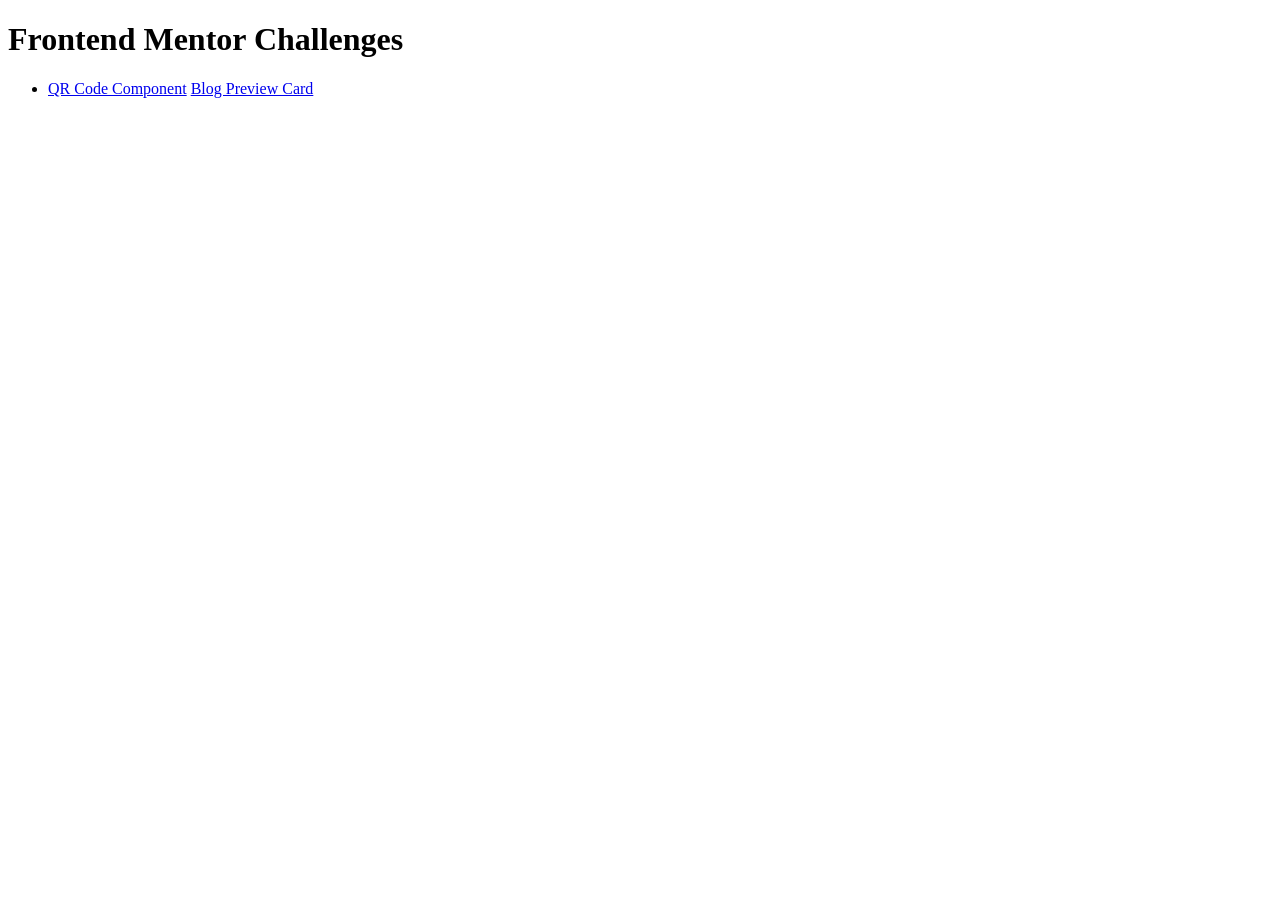
==== index.html @ ecf19354 "add index.html" ====
<!doctype html>
<html>
  <head>
    <title>Frontend Mentor Challenges</title>
  </head>
  <body>
    <h1>Frontend Mentor Challenges</h1>

    <ul>
      <li>
        <a href="./qr-code-component/">QR Code Component</a>
        <a href="./blog-preview-card/">Blog Preview Card</a>
      </li>
    </ul>
  </body>
</html>
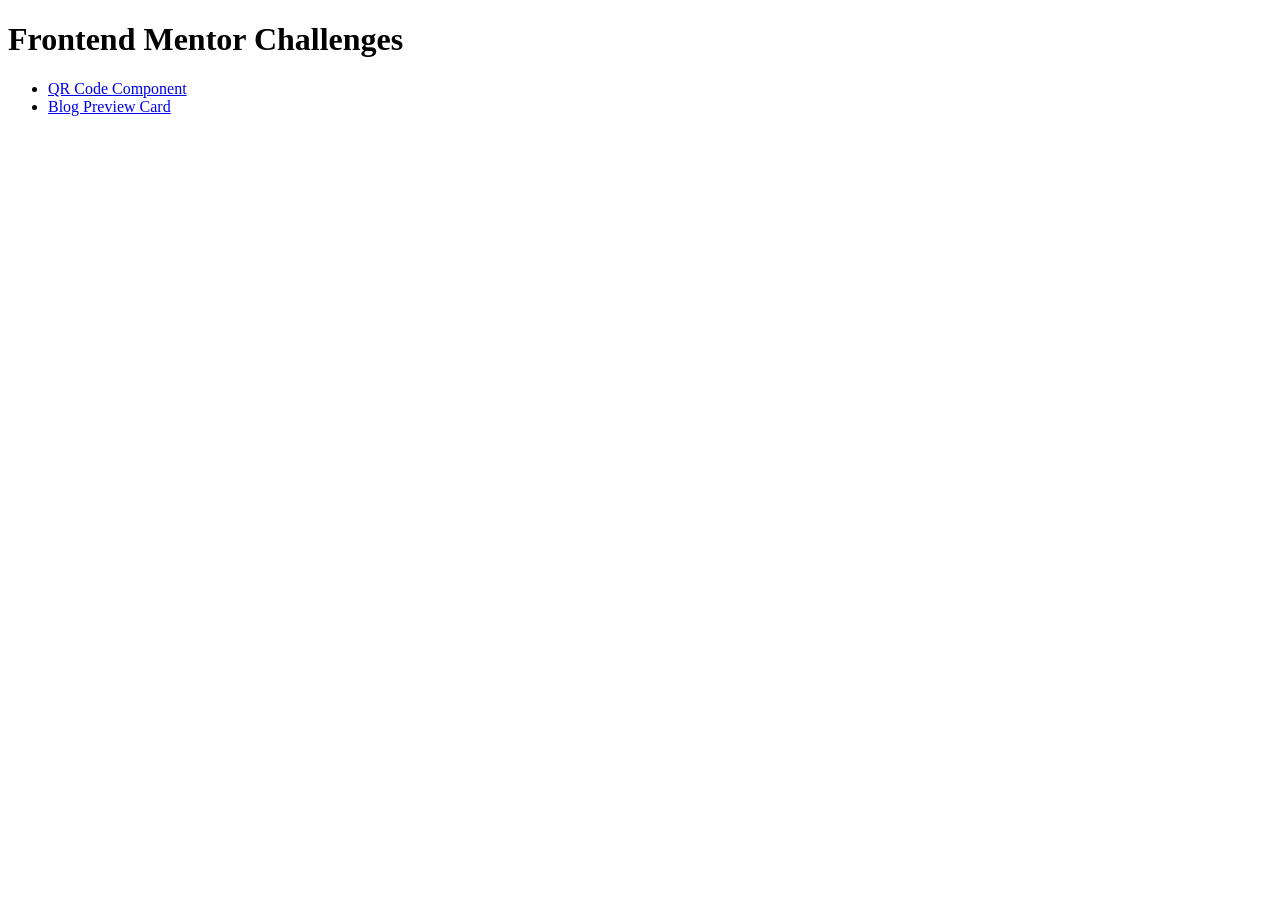
==== commit 9eaadd5b: "update index.html" ====
--- a/index.html
+++ b/index.html
@@ -9,6 +9,8 @@
     <ul>
       <li>
         <a href="./qr-code-component/">QR Code Component</a>
+      </li>
+      <li>
         <a href="./blog-preview-card/">Blog Preview Card</a>
       </li>
     </ul>
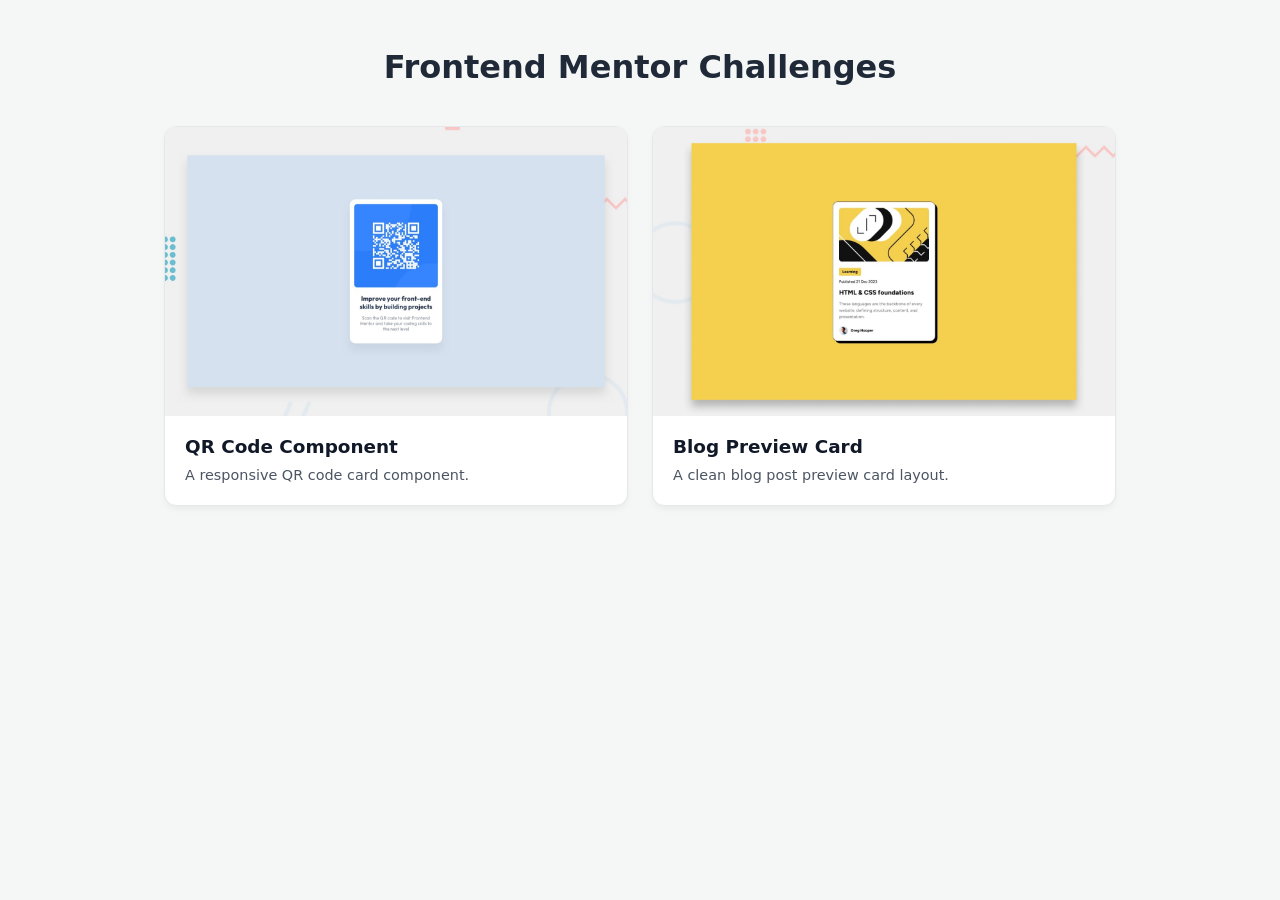
==== commit 432b9eca: "style the gallery" ====
--- a/index.html
+++ b/index.html
@@ -1,18 +1,47 @@
 <!doctype html>
-<html>
+<html lang="en">
   <head>
+    <meta charset="UTF-8" />
     <title>Frontend Mentor Challenges</title>
+    <link rel="stylesheet" href="style.css" />
   </head>
   <body>
     <h1>Frontend Mentor Challenges</h1>
 
-    <ul>
-      <li>
-        <a href="./qr-code-component/">QR Code Component</a>
-      </li>
-      <li>
-        <a href="./blog-preview-card/">Blog Preview Card</a>
-      </li>
-    </ul>
+    <main class="gallery-grid">
+      <!-- Challenge Card 1 -->
+      <a href="./qr-code-component/" class="card">
+        <div class="card-media">
+          <img
+            src="./qr-code-component/preview.jpg"
+            alt="QR Code Preview"
+            class="card-img"
+          />
+        </div>
+        <div class="card-body">
+          <div class="card-header">
+            <h2>QR Code Component</h2>
+          </div>
+          <p>A responsive QR code card component.</p>
+        </div>
+      </a>
+
+      <!-- Challenge Card 2 -->
+      <a href="./blog-preview-card/" class="card">
+        <div class="card-media">
+          <img
+            src="./blog-preview-card/preview.jpg"
+            alt="Blog Preview Card Preview"
+            class="card-img"
+          />
+        </div>
+        <div class="card-body">
+          <div class="card-header">
+            <h2>Blog Preview Card</h2>
+          </div>
+          <p>A clean blog post preview card layout.</p>
+        </div>
+      </a>
+    </main>
   </body>
 </html>
--- a/style.css
+++ b/style.css
@@ -0,0 +1,105 @@
+* {
+  box-sizing: border-box;
+  margin: 0;
+  padding: 0;
+}
+
+body {
+  font-family:
+    system-ui,
+    -apple-system,
+    sans-serif;
+  background-color: #f4f7f6;
+  color: #1f2937;
+  max-width: 1000px;
+  margin: 0 auto;
+  padding: 3rem 1.5rem;
+}
+
+h1 {
+  text-align: center;
+  margin-bottom: 2.5rem;
+  font-size: 2rem;
+}
+
+.gallery-grid {
+  display: grid;
+  grid-template-columns: repeat(auto-fit, minmax(280px, 1fr));
+  gap: 1.5rem;
+}
+
+.card {
+  background: #ffffff;
+  border-radius: 12px;
+  text-decoration: none;
+  color: inherit;
+  box-shadow: 0 4px 6px -1px rgba(0, 0, 0, 0.05);
+  transition:
+    transform 0.2s ease,
+    box-shadow 0.2s ease;
+  border: 1px solid #e5e7eb;
+  overflow: hidden;
+  display: flex;
+  flex-direction: column;
+}
+
+/* Image Wrapper & Zoom Effect */
+.card-media {
+  width: 100%;
+  aspect-ratio: 16 / 10;
+  background-color: #e5e7eb;
+  overflow: hidden;
+}
+
+.card-img {
+  width: 100%;
+  height: 100%;
+  object-fit: cover;
+  transition: transform 0.3s ease;
+}
+
+.card:hover {
+  transform: translateY(-4px);
+  box-shadow: 0 10px 15px -3px rgba(0, 0, 0, 0.1);
+  border-color: #d1d5db;
+}
+
+.card:hover .card-img {
+  transform: scale(1.05);
+}
+
+/* Card Content Structure */
+.card-body {
+  padding: 1.25rem;
+  display: flex;
+  flex-direction: column;
+  gap: 0.5rem;
+}
+
+.card-header {
+  display: flex;
+  align-items: center;
+  justify-content: space-between;
+}
+
+.card-header h2 {
+  font-size: 1.15rem;
+  color: #111827;
+}
+
+.card-icon {
+  width: 20px;
+  height: 20px;
+  opacity: 0.7;
+  transition: opacity 0.2s ease;
+}
+
+.card:hover .card-icon {
+  opacity: 1;
+}
+
+.card p {
+  font-size: 0.9rem;
+  color: #4b5563;
+  line-height: 1.4;
+}
